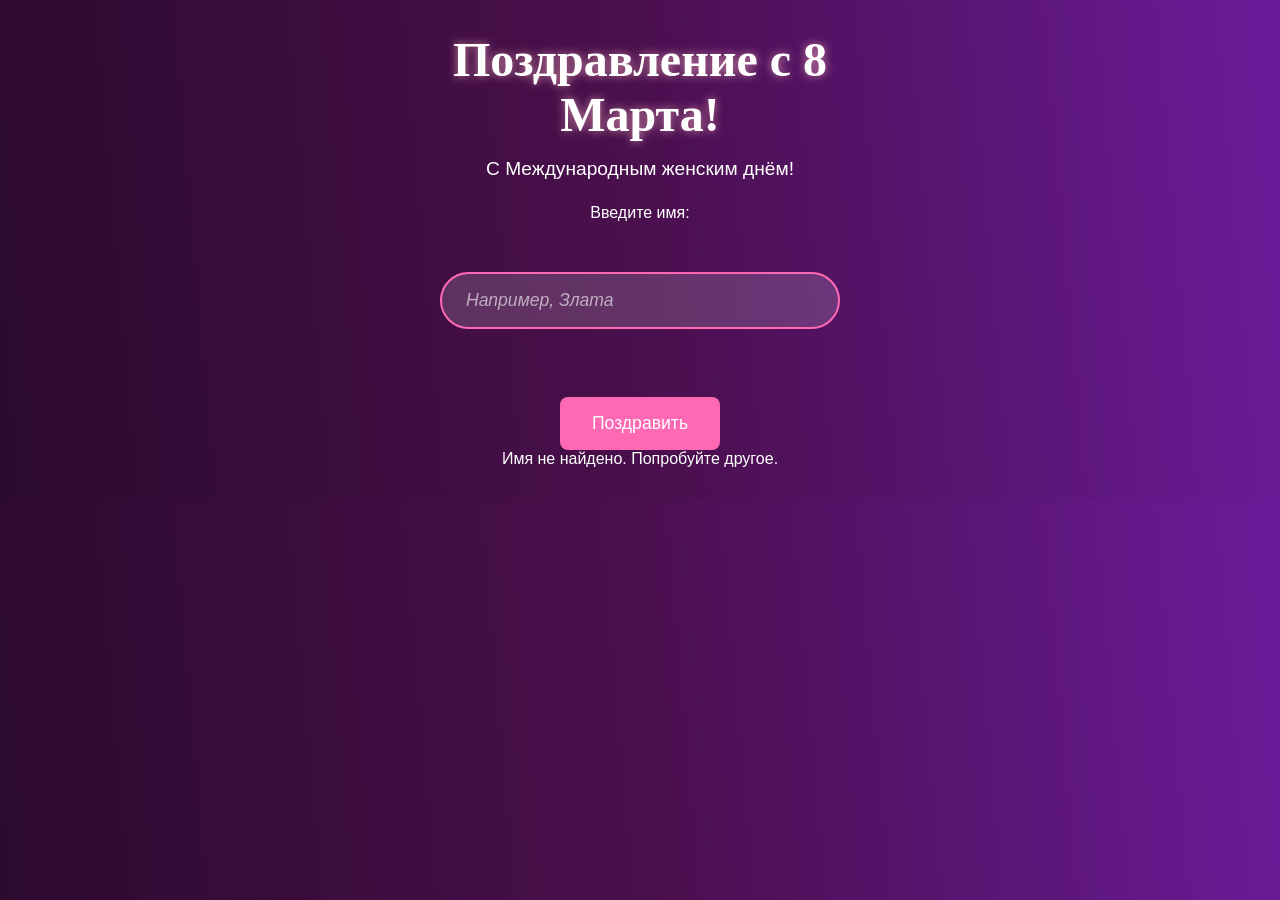
==== index.html @ 1d97efea "Add files via upload" ====
<!DOCTYPE html>
<html lang="ru">
<head>
    <meta charset="UTF-8">
    <meta name="viewport" content="width=device-width, initial-scale=1.0">
    <title>Поздравление с 8 Марта!</title>
    <!-- Подключаем CSS для index.html -->
    <link rel="stylesheet" href="static/css/style.css">
</head>
<body class="gradient-bg"> <!-- Добавлен класс для градиента, если он определен в style.css -->

    <div class="container">
        <h1>Поздравление с 8 Марта!</h1>
        <p>С Международным женским днём!</p>

        <form id="greetingForm">
            <label for="nameInput">Введите имя:</label><br>
            <input type="text" id="nameInput" name="name" placeholder="Например, Злата"><br><br>
            <button type="submit">Поздравить</button>
        </form>
        <div id="errorMessage" class="error-message">Имя не найдено. Попробуйте другое.</div>
    </div>

    <!-- Подключаем JS скрипт для эффекта сердец (если он нужен на index.html) -->
    <script src="static/js/script.js"></script>
    <!-- Подключаем JS скрипт для обработки формы -->
    <script src="static/js/script_index.js"></script>

</body>
</html>
---- static/css/style.css ----
* {
    margin: 0;
    padding: 0;
    box-sizing: border-box;
}

body {
    font-family: 'Arial', sans-serif;
    color: white;
    min-height: 50vh;
    display: flex;
    flex-direction: column;
    justify-content: center;
    align-items: center;
    position: relative;
    overflow: hidden;
    z-index: 1;
}

.gradient-bg {
    background: linear-gradient(85deg, #2c0a2e, #4a0f4d, #6a1b9a);
}

.container {
    text-align: center;
    padding: 2rem;
    max-width: 600px;
    width: 90%;
    z-index: 2;
    position: relative;
}

h1 {
    font-family: 'Dancing Script', cursive;
    font-size: 3rem;
    margin-bottom: 1rem;
    text-shadow: 0 0 10px rgba(255, 182, 193, 0.7);
}

p {
    font-size: 1.2rem;
    margin-bottom: 1.5rem;
}

form {
    display: flex;
    flex-direction: column;
    align-items: center;
    gap: 1rem;
}

input[type="text"] {
    width: 100%;
    max-width: 400px;
    padding: 1rem 1.5rem;
    font-size: 1.1rem;
    border: 2px solid #ff69b4;
    border-radius: 50px;
    background-color: rgba(255, 255, 255, 0.15);
    color: white;
    outline: none;
}

input[type="text"]:focus {
    border-color: #ff1493;
    box-shadow: 0 0 8px rgba(255, 20, 147, 0.6);
}

input[type="text"]::placeholder {
    color: rgba(255, 255, 255, 0.6);
    font-style: italic;
}

button, a {
    background-color: #ff69b4;
    color: white;
    border: none;
    padding: 1rem 2rem;
    font-size: 1.1rem;
    border-radius: 8px;
    cursor: pointer;
    text-decoration: none;
    display: inline-block;
    transition: background-color 0.3s;
    font-family: 'Arial', sans-serif;
}

button:hover, a:hover {
    background-color: #ff1493;
}

.special-message {
    font-family: 'Dancing Script', cursive;
    font-size: 1.8rem;
    color: #ffb6c1;
    font-weight: bold;
    margin: 1.5rem 0;
    animation: glow 2s infinite alternate;
}

@keyframes glow {
    from {
        text-shadow: 0 0 5px #fff, 0 0 10px #ffb6c1;
    }
    to {
        text-shadow: 0 0 10px #fff, 0 0 20px #ffb6c1, 0 0 30px #ff69b4;
    }
}

@media (max-width: 768px) {
    h1 { font-size: 2.5rem; }
    .special-message { font-size: 1.5rem; }
    input[type="text"] { padding: 0.8rem 1.2rem; font-size: 1rem; }
    button, a { padding: 0.8rem 1.5rem; font-size: 1rem; }
}
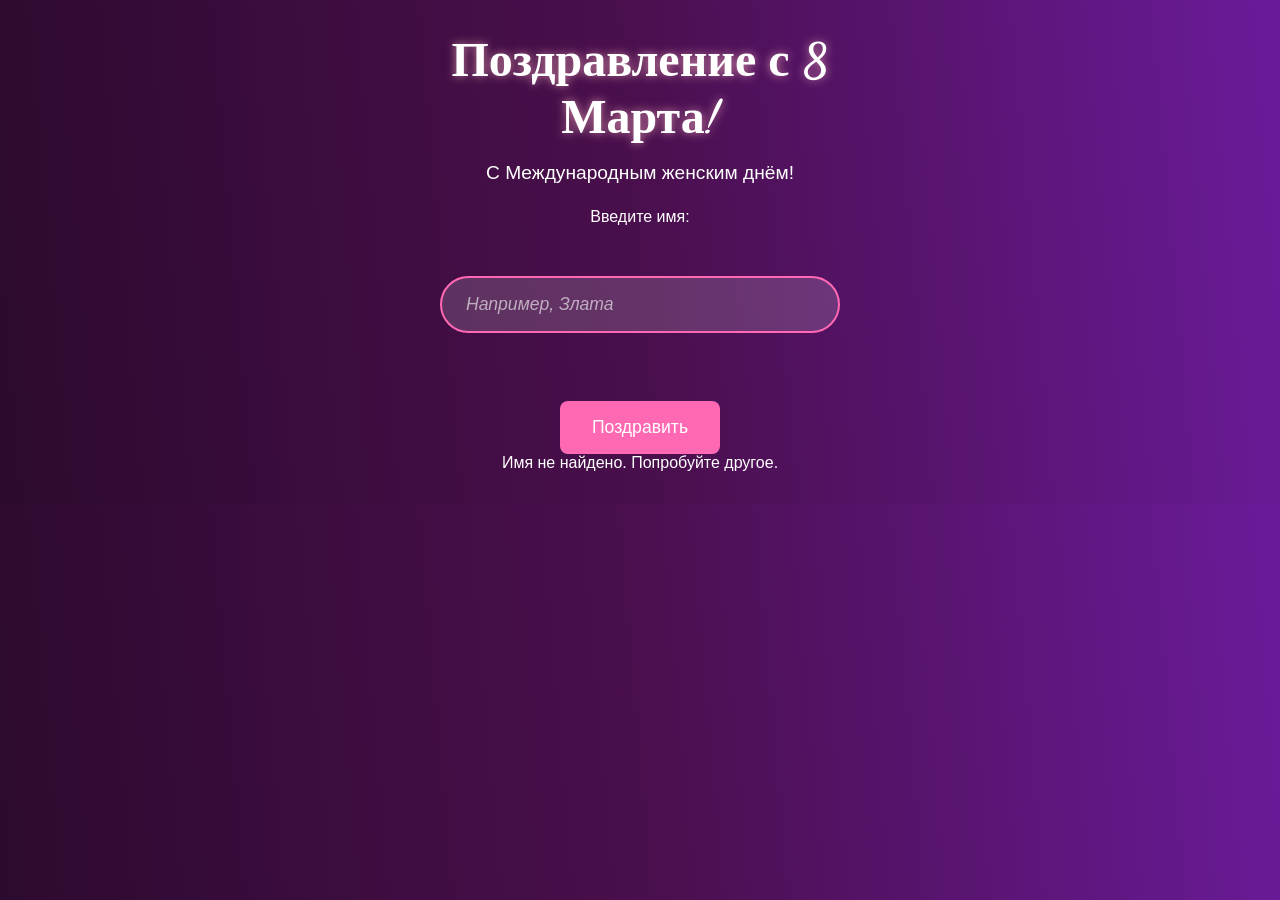
==== commit 650ec2ef: "Update index.html" ====
--- a/index.html
+++ b/index.html
@@ -6,6 +6,7 @@
     <title>Поздравление с 8 Марта!</title>
     <!-- Подключаем CSS для index.html -->
     <link rel="stylesheet" href="static/css/style.css">
+     <link href="https://fonts.googleapis.com/css2?family=Dancing+Script:wght@700&display=swap" rel="stylesheet">
 </head>
 <body class="gradient-bg"> <!-- Добавлен класс для градиента, если он определен в style.css -->
 
@@ -27,4 +28,5 @@
     <script src="static/js/script_index.js"></script>
 
 </body>
-</html>+
+</html>
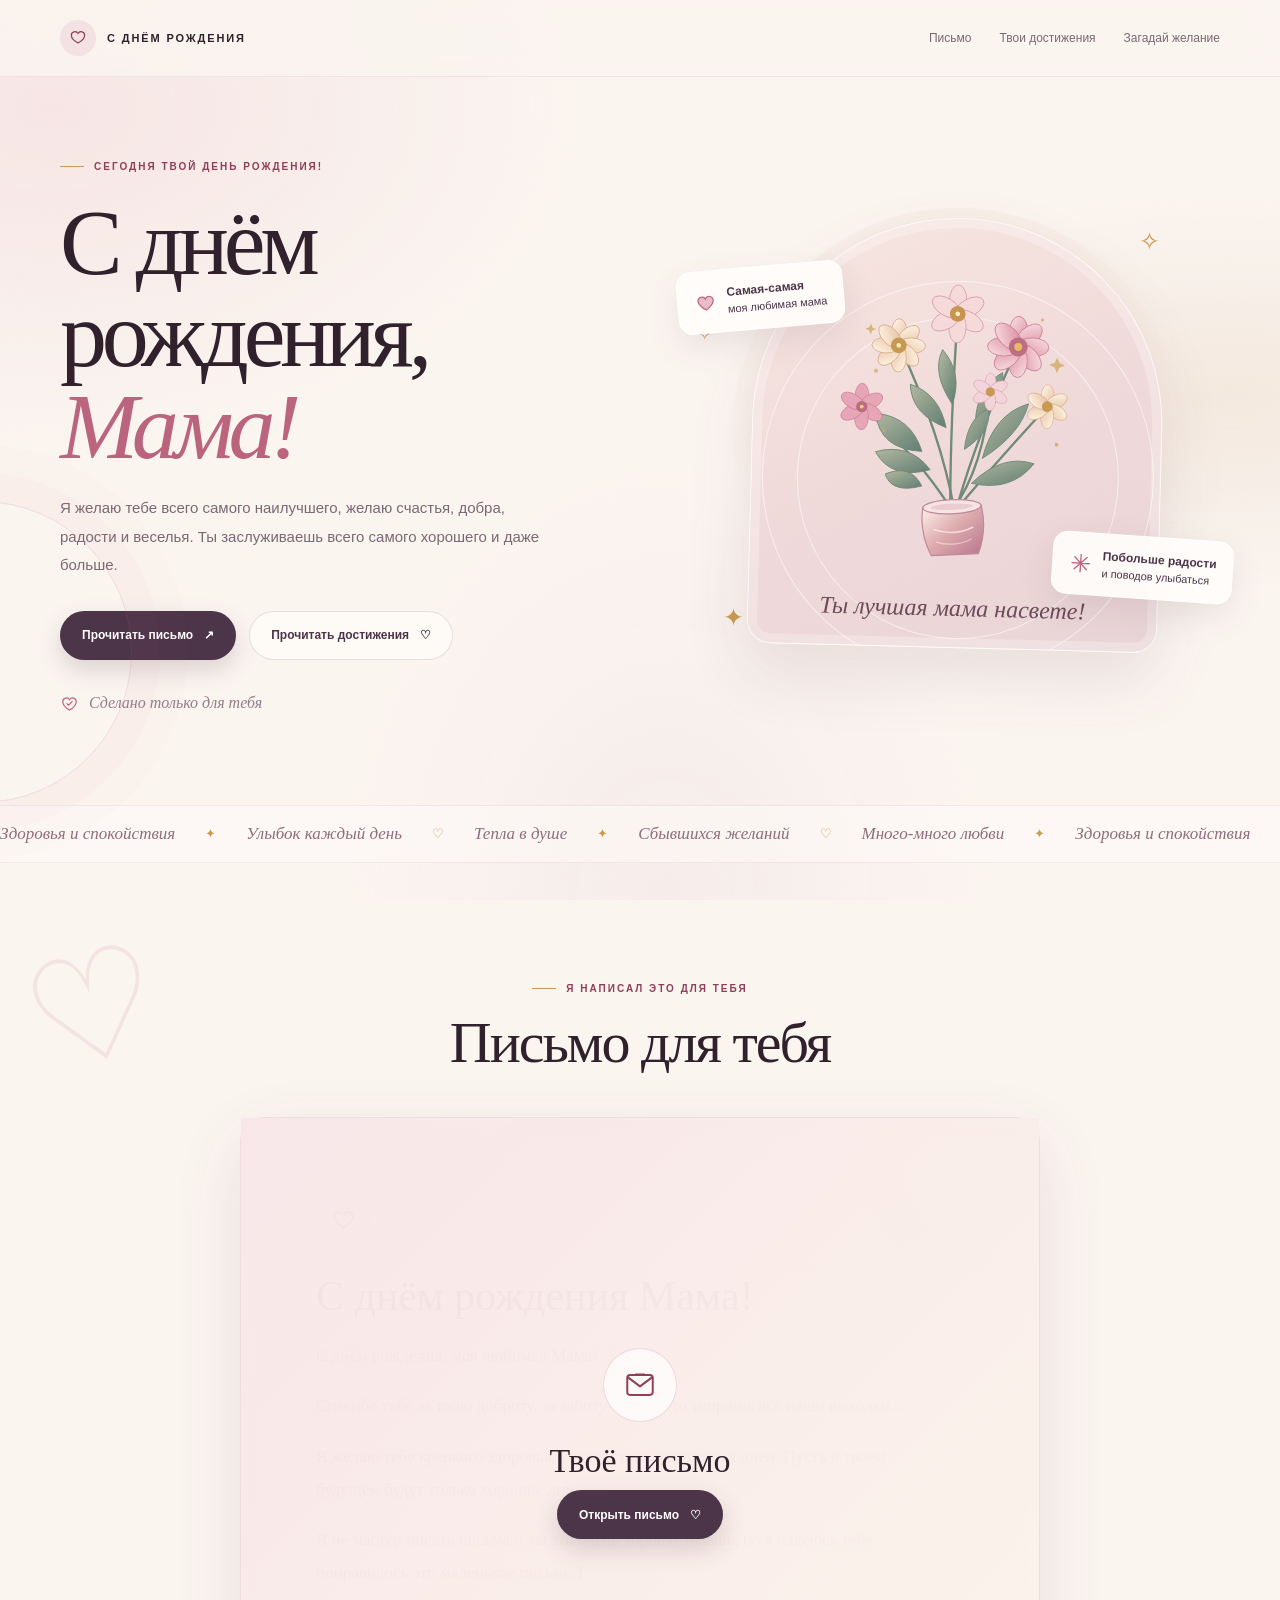
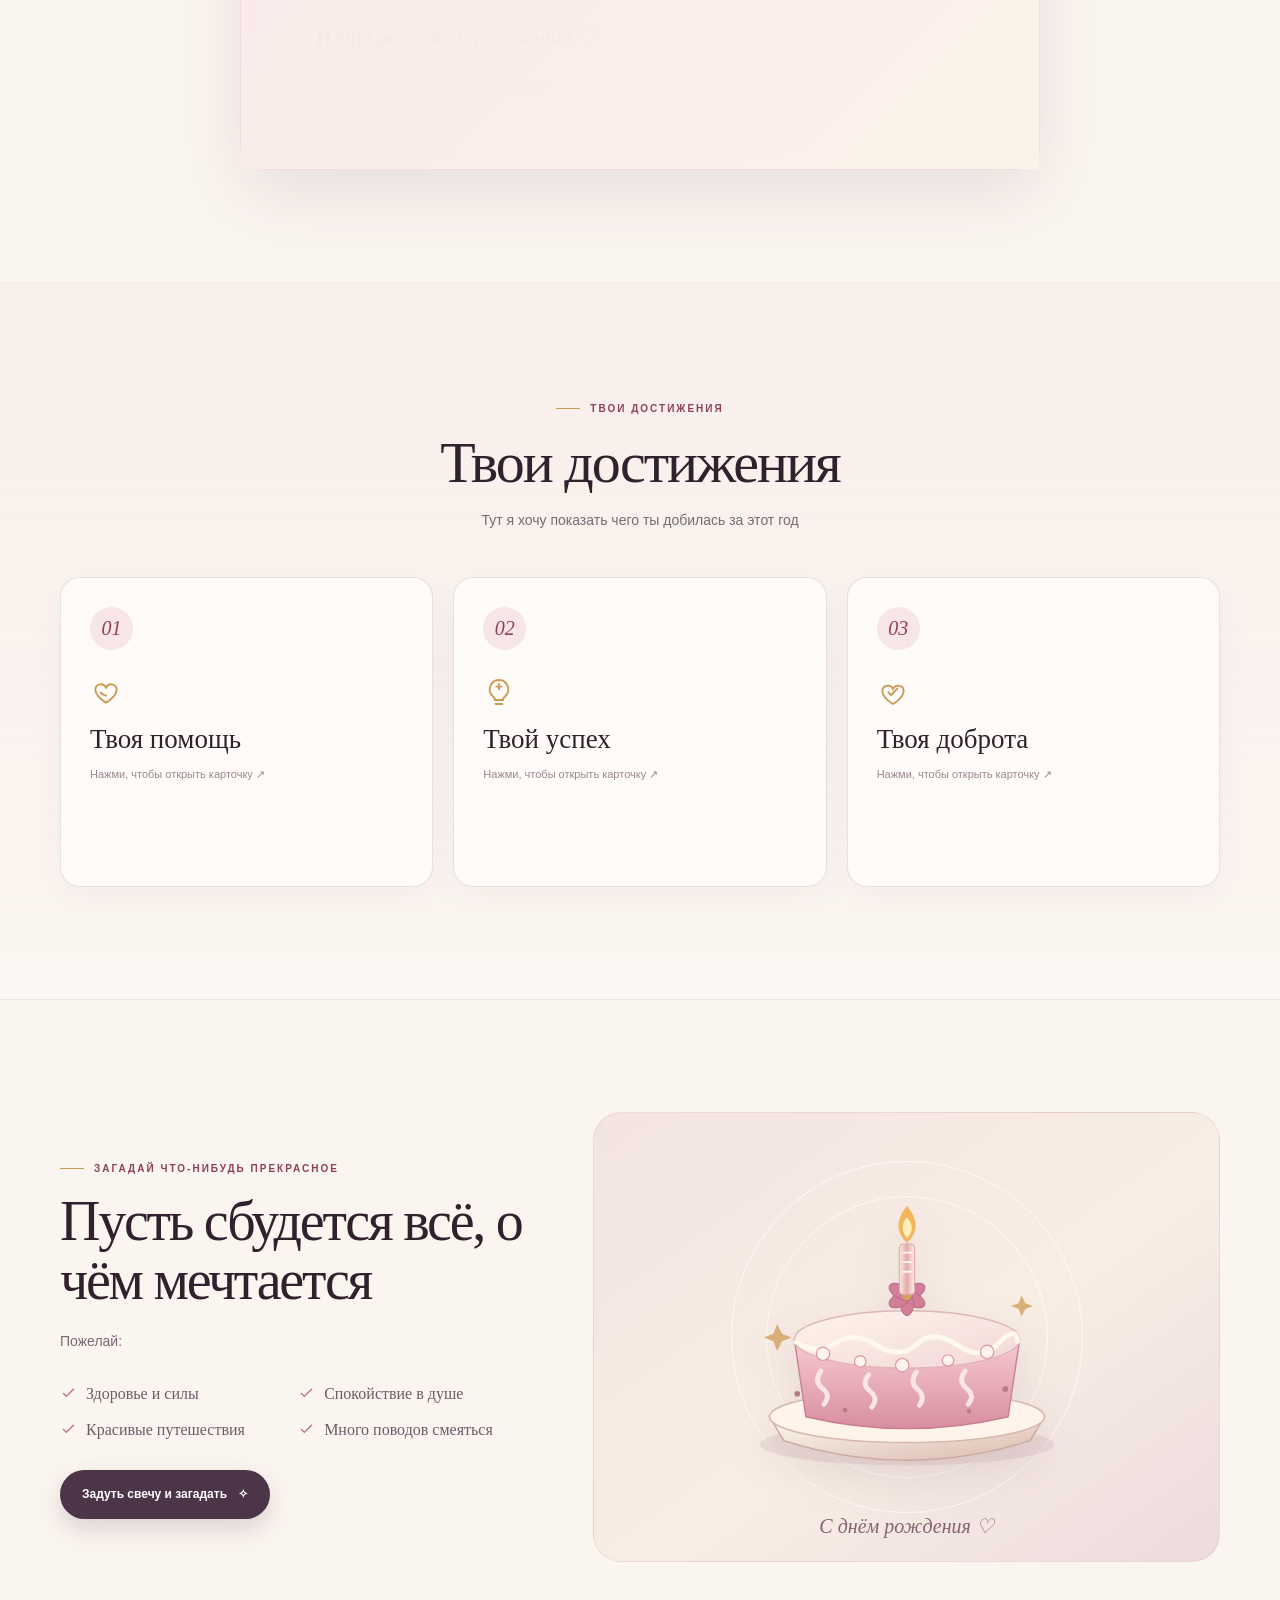
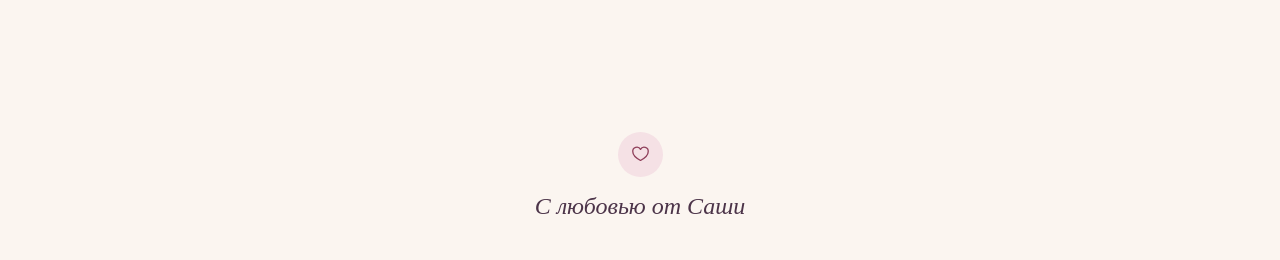
==== commit 5a3ac99a: "Update index.html" ====
--- a/index.html
+++ b/index.html
@@ -1,32 +1,624 @@
-<!DOCTYPE html>
+<!doctype html>
 <html lang="ru">
 <head>
-    <meta charset="UTF-8">
-    <meta name="viewport" content="width=device-width, initial-scale=1.0">
-    <title>Поздравление с 8 Марта!</title>
-    <!-- Подключаем CSS для index.html -->
-    <link rel="stylesheet" href="static/css/style.css">
-     <link href="https://fonts.googleapis.com/css2?family=Dancing+Script:wght@700&display=swap" rel="stylesheet">
+  <meta charset="utf-8">
+  <meta name="viewport" content="width=device-width, initial-scale=1">
+  <meta name="theme-color" content="#fbf5f0">
+  <meta name="description" content="Нежное интерактивное поздравление с днём рождения для самой любимой Мамы.">
+  <title>С днём рождения, Мама! ♡</title>
+  <style>
+    :root {
+      --paper: #fbf5f0;
+      --paper-deep: #f3e5dd;
+      --ink: #30212c;
+      --muted: #7b6874;
+      --rose: #bb647d;
+      --rose-dark: #8f3f5a;
+      --rose-light: #f4dce1;
+      --plum: #4c3449;
+      --gold: #c99b55;
+      --line: rgba(92, 58, 74, .14);
+      --white: #fffdfb;
+      --serif: "Iowan Old Style", "Baskerville", "Palatino Linotype", Georgia, serif;
+      --sans: "Avenir Next", Avenir, "Segoe UI", sans-serif;
+      --shadow: 0 24px 70px rgba(74, 43, 60, .11);
+    }
+    * { box-sizing: border-box; }
+    html { scroll-behavior: smooth; scroll-padding-top: 90px; }
+    body {
+      margin: 0;
+      color: var(--ink);
+      background: var(--paper);
+      font-family: var(--sans);
+      -webkit-font-smoothing: antialiased;
+      overflow-x: hidden;
+    }
+    body::before {
+      content: ""; position: fixed; inset: 0; z-index: -2; pointer-events: none;
+      background:
+        radial-gradient(ellipse at 4% 12%, rgba(238, 202, 207, .36), transparent 30%),
+        radial-gradient(ellipse at 96% 44%, rgba(228, 207, 187, .32), transparent 28%),
+        radial-gradient(ellipse at 52% 100%, rgba(233, 211, 220, .25), transparent 34%);
+    }
+    button, a { -webkit-tap-highlight-color: transparent; }
+    button { font: inherit; }
+    a { color: inherit; }
+    button:focus-visible, a:focus-visible, [tabindex]:focus-visible { outline: 3px solid #d89caf; outline-offset: 4px; }
+    ::selection { background: #efd0d8; color: var(--ink); }
+    .progress { position: fixed; z-index: 50; top: 0; left: 0; width: 0; height: 3px; background: linear-gradient(90deg, #c77f91, #d4ae70); }
+    .wrap { width: min(1160px, calc(100% - 48px)); margin-inline: auto; }
+    .site-header { position: sticky; z-index: 20; top: 0; border-bottom: 1px solid rgba(92,58,74,.08); background: rgba(251,245,240,.83); backdrop-filter: blur(16px); }
+    .nav { min-height: 76px; display: flex; align-items: center; justify-content: space-between; gap: 24px; }
+    .brand { display: inline-flex; align-items: center; gap: 11px; text-decoration: none; font-size: 11px; font-weight: 800; letter-spacing: .17em; text-transform: uppercase; }
+    .brand-mark { display: grid; place-items: center; width: 36px; height: 36px; border-radius: 50%; color: var(--rose-dark); background: #f4e1e3; }
+    .nav-links { display: flex; align-items: center; gap: 28px; }
+    .nav-links a { color: var(--muted); text-decoration: none; font-size: 12px; transition: color .2s ease; }
+    .nav-links a:hover { color: var(--rose-dark); }
+    .sound-toggle { display: inline-flex; align-items: center; gap: 8px; padding: 10px 13px; border: 1px solid var(--line); border-radius: 999px; color: var(--plum); background: rgba(255,253,251,.7); font-size: 11px; cursor: pointer; transition: background .2s, transform .2s; }
+    .sound-toggle:hover { background: white; transform: translateY(-1px); }
+    .sound-dot { width: 7px; height: 7px; border-radius: 50%; background: #b6a4ae; }
+    .sound-toggle[aria-pressed="true"] .sound-dot { background: #6c9f7c; box-shadow: 0 0 0 4px rgba(108,159,124,.13); }
+
+    .hero { position: relative; min-height: 680px; display: grid; grid-template-columns: 1.03fr .97fr; align-items: center; gap: clamp(32px, 6vw, 80px); padding-block: 76px 92px; }
+    .hero::after { content: ""; position: absolute; width: 300px; height: 300px; left: -230px; bottom: 2px; border: 1px solid rgba(187,100,125,.18); border-radius: 50%; box-shadow: 0 0 0 28px rgba(187,100,125,.025), 0 0 0 56px rgba(187,100,125,.02); pointer-events: none; }
+    .eyebrow { display: inline-flex; align-items: center; gap: 10px; color: var(--rose-dark); font-size: 10px; font-weight: 800; letter-spacing: .2em; line-height: 1.7; text-transform: uppercase; }
+    .eyebrow::before { content: ""; width: 24px; height: 1px; background: var(--gold); }
+    h1, h2, h3, p { margin-top: 0; }
+    h1 { max-width: 650px; margin: 21px 0 22px; font: 400 clamp(58px, 7.4vw, 94px)/.98 var(--serif); letter-spacing: -.055em; }
+    h1 em { color: var(--rose); font-weight: 400; }
+    .hero-copy { max-width: 485px; color: var(--muted); font-size: 15px; line-height: 1.9; }
+    .hero-actions { display: flex; flex-wrap: wrap; align-items: center; gap: 13px; margin-top: 31px; }
+    .btn { display: inline-flex; justify-content: center; align-items: center; gap: 11px; min-height: 49px; padding: 0 21px; border: 1px solid transparent; border-radius: 999px; text-decoration: none; cursor: pointer; font-size: 12px; font-weight: 700; transition: transform .22s ease, box-shadow .22s ease, background .22s ease; }
+    .btn:hover { transform: translateY(-3px); }
+    .btn-primary { color: white; background: var(--plum); box-shadow: 0 10px 24px rgba(76,52,73,.18); }
+    .btn-primary:hover { background: #63435d; box-shadow: 0 15px 30px rgba(76,52,73,.22); }
+    .btn-soft { border-color: var(--line); color: var(--plum); background: rgba(255,253,251,.65); }
+    .btn-soft:hover { background: white; }
+    .hero-note { display: flex; align-items: center; gap: 10px; margin-top: 34px; color: #937d89; font: italic 16px var(--serif); }
+    .hero-note svg { color: var(--rose); flex: 0 0 auto; }
+
+    .art-stage { position: relative; min-height: 485px; display: grid; place-items: center; }
+    .art-halo { position: absolute; width: min(100%, 450px); aspect-ratio: 1; border-radius: 50%; background: radial-gradient(circle at 50% 45%, #f3dfe0 0, #f6e8df 49%, rgba(246,232,223,0) 70%); }
+    .art-frame { position: relative; width: min(100%, 410px); min-height: 430px; overflow: hidden; border: 1px solid rgba(255,255,255,.8); border-radius: 210px 210px 24px 24px; background: linear-gradient(155deg, #f7e7e1, #f0d9d9 54%, #e8d4d7); box-shadow: 0 28px 65px rgba(106,66,82,.12), inset 0 0 0 9px rgba(255,255,255,.25); transform: rotate(1.5deg); }
+    .art-frame::before, .art-frame::after { content: ""; position: absolute; border: 1px solid rgba(255,255,255,.55); border-radius: 50%; width: 390px; height: 390px; left: 10px; top: 62px; }
+    .art-frame::after { width: 320px; height: 320px; left: 45px; top: 98px; }
+    .bouquet { position: absolute; inset: 36px 12px 54px; z-index: 1; width: calc(100% - 24px); height: calc(100% - 90px); }
+    .art-caption { position: absolute; z-index: 2; left: 0; right: 0; bottom: 25px; text-align: center; color: #6d4b5a; font: italic 24px var(--serif); }
+    .floating-note { position: absolute; z-index: 3; display: flex; align-items: center; gap: 10px; padding: 13px 16px; border: 1px solid rgba(255,255,255,.8); border-radius: 15px; background: rgba(255,253,251,.91); box-shadow: 0 13px 34px rgba(76,52,73,.1); color: var(--plum); font-size: 11px; line-height: 1.5; }
+    .floating-note strong { display: block; font-size: 12px; }
+    .floating-note svg { color: var(--rose); flex-shrink: 0; }
+    .note-one { left: -18px; top: 76px; transform: rotate(-5deg); }
+    .note-two { right: -13px; bottom: 77px; transform: rotate(4deg); }
+    .sparkle { position: absolute; color: var(--gold); font-size: 25px; animation: twinkle 3s ease-in-out infinite; }
+    .sparkle.s1 { top: 37px; right: 60px; }
+    .sparkle.s2 { bottom: 43px; left: 28px; animation-delay: 1s; }
+    .sparkle.s3 { top: 135px; left: 3px; font-size: 16px; animation-delay: 1.7s; }
+    @keyframes twinkle { 0%,100% { opacity: .5; transform: scale(.85) rotate(0); } 50% { opacity: 1; transform: scale(1.18) rotate(20deg); } }
+
+    .ticker { overflow: hidden; border-block: 1px solid rgba(92,58,74,.08); background: rgba(255,253,251,.45); }
+    .ticker-track { display: flex; width: max-content; gap: 30px; padding: 18px 0; animation: ticker 38s linear infinite; color: #8f6d7c; font: italic 17px var(--serif); }
+    .ticker-track span { display: inline-flex; align-items: center; gap: 30px; white-space: nowrap; }
+    .ticker-track b { color: var(--gold); font: normal 13px var(--sans); }
+    @keyframes ticker { to { transform: translateX(-50%); } }
+
+    .section { padding-block: 112px; }
+    .section-head { max-width: 650px; margin: 0 auto 44px; text-align: center; }
+    .section-head .eyebrow { justify-content: center; }
+    .section-head h2 { margin: 15px 0 14px; font: 400 clamp(37px, 5vw, 58px)/1.06 var(--serif); letter-spacing: -.035em; }
+    .section-head p { margin-bottom: 0; color: var(--muted); font-size: 14px; line-height: 1.8; }
+    .letter-section { position: relative; }
+    .letter-section::before { content: "♡"; position: absolute; top: 58px; left: 2%; color: rgba(187,100,125,.12); font: 150px var(--serif); transform: rotate(-15deg); pointer-events: none; }
+    .letter-shell { position: relative; max-width: 800px; margin-inline: auto; padding: 12px; border: 1px solid rgba(187,100,125,.19); border-radius: 24px; background: rgba(255,253,251,.53); box-shadow: var(--shadow); }
+    .letter-paper { position: relative; overflow: hidden; padding: clamp(26px, 6vw, 62px); border: 1px solid rgba(201,155,85,.28); border-radius: 16px; background: var(--white); }
+    .letter-paper::before { content: ""; position: absolute; width: 250px; height: 250px; right: -116px; top: -120px; border: 1px solid rgba(201,155,85,.2); border-radius: 50%; box-shadow: 0 0 0 18px rgba(201,155,85,.035), 0 0 0 36px rgba(201,155,85,.025); }
+    .letter-stamp { display: grid; place-items: center; width: 54px; height: 54px; margin-bottom: 25px; border: 1px solid #e8c9d1; border-radius: 50%; color: var(--rose-dark); background: #faeef0; }
+    .letter-topline { color: var(--rose-dark); font-size: 10px; font-weight: 800; letter-spacing: .2em; text-transform: uppercase; }
+    .letter-paper h3 { margin: 15px 0 19px; font: 400 clamp(30px, 4vw, 42px) var(--serif); }
+    .letter-content { max-width: 610px; color: #6d5c67; font: 17px/1.95 var(--serif); }
+    .letter-content p { margin-bottom: 17px; }
+    .letter-content .signature { margin-top: 28px; color: var(--rose-dark); font-style: italic; font-size: 21px; }
+    .letter-hidden { position: absolute; z-index: 4; inset: 0; display: grid; place-items: center; padding: 25px; text-align: center; background: linear-gradient(135deg, rgba(248,230,232,.97), rgba(251,243,234,.98)); transition: opacity .65s ease, transform .65s ease, visibility .65s; }
+    .letter-hidden .envelope-icon { display: grid; place-items: center; width: 74px; height: 74px; margin: 0 auto 20px; border: 1px solid rgba(187,100,125,.22); border-radius: 50%; color: var(--rose-dark); background: rgba(255,255,255,.7); }
+    .letter-hidden h3 { margin: 0 0 10px; font: 400 34px var(--serif); }
+    .letter-hidden p { max-width: 300px; margin: 0 auto 23px; color: var(--muted); font-size: 13px; line-height: 1.7; }
+    .letter-shell.is-open .letter-hidden { opacity: 0; visibility: hidden; transform: translateY(-12px) scale(.98); pointer-events: none; }
+    .letter-foot { display: flex; flex-wrap: wrap; align-items: center; justify-content: space-between; gap: 15px; margin-top: 23px; color: #a18e99; font-size: 11px; }
+    .letter-foot span { display: inline-flex; align-items: center; gap: 7px; }
+
+    .reasons-section { background: linear-gradient(180deg, rgba(244,227,225,.35), rgba(255,253,251,.2)); border-block: 1px solid rgba(92,58,74,.06); }
+    .reasons-grid { display: grid; grid-template-columns: repeat(3, 1fr); gap: 20px; }
+    .reason-card { min-height: 310px; perspective: 1000px; cursor: pointer; border-radius: 20px; }
+    .reason-inner { position: relative; height: 100%; min-height: 310px; transform-style: preserve-3d; transition: transform .75s cubic-bezier(.2,.75,.25,1); }
+    .reason-card.is-flipped .reason-inner { transform: rotateY(180deg); }
+    .reason-face { position: absolute; inset: 0; display: flex; flex-direction: column; align-items: flex-start; padding: 29px; border: 1px solid var(--line); border-radius: 20px; backface-visibility: hidden; -webkit-backface-visibility: hidden; }
+    .reason-front { background: rgba(255,253,251,.8); box-shadow: 0 13px 36px rgba(74,43,60,.045); }
+    .reason-back { justify-content: center; transform: rotateY(180deg); background: var(--plum); color: #fff7f0; }
+    .reason-number { display: grid; place-items: center; width: 43px; height: 43px; border-radius: 50%; color: var(--rose-dark); background: #f7e5e8; font: italic 20px var(--serif); }
+    .reason-icon { margin: 26px 0 12px; color: var(--gold); }
+    .reason-front h3 { max-width: 230px; margin: 0 0 10px; font: 400 27px/1.14 var(--serif); }
+    .reason-front p { margin: 0; color: #9a8792; font-size: 11px; line-height: 1.7; }
+    .reason-back .mini-label { margin-bottom: 16px; color: #e7b7c4; font-size: 9px; font-weight: 800; letter-spacing: .2em; text-transform: uppercase; }
+    .reason-back p { margin: 0; font: 20px/1.6 var(--serif); }
+    .reason-back .back-heart { margin-top: 22px; color: #e9b9c5; }
+    .flip-hint { margin-top: 26px; text-align: center; color: #9b8791; font-size: 11px; }
+
+    .wish-layout { display: grid; grid-template-columns: .85fr 1.15fr; align-items: center; gap: 70px; }
+    .wish-copy .eyebrow { margin-bottom: 15px; }
+    .wish-copy h2 { margin: 0 0 18px; font: 400 clamp(38px, 5vw, 56px)/1.05 var(--serif); letter-spacing: -.04em; }
+    .wish-copy > p { max-width: 420px; color: var(--muted); font-size: 14px; line-height: 1.9; }
+    .wish-list { display: grid; grid-template-columns: 1fr 1fr; gap: 13px; margin: 28px 0; padding: 0; list-style: none; }
+    .wish-list li { display: flex; align-items: flex-start; gap: 9px; color: #6e5a67; font: 16px/1.45 var(--serif); }
+    .wish-list svg { flex: 0 0 auto; margin-top: 3px; color: var(--rose); }
+    .cake-card { position: relative; min-height: 450px; display: grid; place-items: center; overflow: hidden; border: 1px solid rgba(187,100,125,.14); border-radius: 28px; background: linear-gradient(145deg, #f3e4e1, #f8eee4 56%, #eddbdf); }
+    .cake-card::before, .cake-card::after { content: ""; position: absolute; width: 350px; height: 350px; border: 1px solid rgba(255,255,255,.7); border-radius: 50%; }
+    .cake-card::after { width: 280px; height: 280px; }
+    .cake-svg { position: relative; z-index: 2; width: min(90%, 420px); overflow: visible; filter: drop-shadow(0 18px 20px rgba(106,66,82,.12)); }
+    .cake-caption { position: absolute; z-index: 3; bottom: 23px; left: 0; right: 0; text-align: center; color: #866272; font: italic 20px var(--serif); }
+    .candle-flame { transform-origin: 230px 113px; animation: flame 1.15s ease-in-out infinite alternate; transition: opacity .25s ease; }
+    .cake-card.blown .candle-flame { opacity: 0; animation: none; }
+    @keyframes flame { from { transform: scale(.88) rotate(-3deg); } to { transform: scale(1.09) rotate(3deg); } }
+    .wish-button { position: absolute; z-index: 4; top: 20px; right: 20px; display: inline-flex; align-items: center; gap: 7px; border: 1px solid rgba(255,255,255,.85); border-radius: 999px; padding: 10px 14px; color: var(--plum); background: rgba(255,253,251,.78); cursor: pointer; font-size: 11px; transition: transform .2s, background .2s; }
+    .wish-button:hover { transform: translateY(-2px); background: white; }
+
+    .hug-section { padding-top: 25px; }
+    .hug-panel { position: relative; overflow: hidden; padding: clamp(35px, 7vw, 76px) 25px; border-radius: 28px; text-align: center; color: #fff8f4; background: var(--plum); }
+    .hug-panel::before, .hug-panel::after { content: ""; position: absolute; width: 250px; height: 250px; border: 1px solid rgba(255,255,255,.12); border-radius: 50%; }
+    .hug-panel::before { left: -100px; top: -120px; box-shadow: 0 0 0 23px rgba(255,255,255,.025), 0 0 0 47px rgba(255,255,255,.02); }
+    .hug-panel::after { right: -90px; bottom: -160px; width: 360px; height: 360px; }
+    .hug-panel .eyebrow { color: #e4b5c2; justify-content: center; }
+    .hug-panel .eyebrow::before { background: #d5a566; }
+    .hug-panel h2 { position: relative; z-index: 1; margin: 16px 0 14px; font: 400 clamp(38px, 5vw, 58px)/1.08 var(--serif); letter-spacing: -.035em; }
+    .hug-panel > p { position: relative; z-index: 1; max-width: 510px; margin: 0 auto; color: #d9c8d3; font-size: 13px; line-height: 1.8; }
+    .hug-button { position: relative; z-index: 2; margin-top: 27px; color: var(--plum); background: #f5dce1; box-shadow: 0 8px 24px rgba(0,0,0,.12); }
+    .hug-button:hover { background: #ffe9ec; }
+    .hug-count { position: relative; z-index: 1; margin-top: 20px; color: #d9c8d3; font-size: 11px; }
+    .hug-count strong { color: #fff4f2; font-weight: 700; }
+    .floating-heart { position: fixed; z-index: 60; bottom: 18%; pointer-events: none; color: #d97f98; font-size: 24px; animation: heart-rise 1.9s cubic-bezier(.15,.65,.35,1) forwards; filter: drop-shadow(0 4px 4px rgba(0,0,0,.08)); }
+    @keyframes heart-rise { 0% { opacity: 0; transform: translateY(0) scale(.4) rotate(-12deg); } 15% { opacity: 1; } 100% { opacity: 0; transform: translateY(-280px) scale(1.35) rotate(18deg); } }
+
+    footer { padding: 58px 0 32px; text-align: center; }
+    .footer-heart { display: grid; place-items: center; width: 45px; height: 45px; margin: 0 auto 16px; border-radius: 50%; color: var(--rose-dark); background: #f5e1e5; }
+    footer p { margin-bottom: 8px; color: var(--plum); font: italic 24px var(--serif); }
+    footer small { color: #a18e99; font-size: 10px; letter-spacing: .08em; }
+    .toast { position: fixed; z-index: 80; left: 50%; bottom: 28px; max-width: calc(100% - 32px); padding: 14px 20px; border: 1px solid rgba(255,255,255,.6); border-radius: 14px; color: white; background: #493348; box-shadow: 0 16px 40px rgba(48,33,44,.2); font-size: 12px; line-height: 1.5; opacity: 0; transform: translate(-50%, 20px); pointer-events: none; transition: opacity .3s, transform .3s; text-align: center; }
+    .toast.show { opacity: 1; transform: translate(-50%, 0); }
+    #confetti { position: fixed; inset: 0; z-index: 70; width: 100%; height: 100%; pointer-events: none; }
+    [data-reveal] { opacity: 0; transform: translateY(22px); transition: opacity .75s ease, transform .75s cubic-bezier(.2,.7,.2,1); }
+    [data-reveal].visible { opacity: 1; transform: translateY(0); }
+    .no-js [data-reveal] { opacity: 1; transform: none; }
+
+    @media (max-width: 900px) {
+      .hero { min-height: auto; grid-template-columns: 1fr 1fr; gap: 28px; padding-block: 65px 72px; }
+      h1 { font-size: clamp(53px, 8vw, 76px); }
+      .art-stage { min-height: 420px; }
+      .art-frame { min-height: 380px; }
+      .floating-note { padding: 10px 12px; }
+      .note-one { left: -10px; }
+      .note-two { right: -5px; }
+      .wish-layout { gap: 35px; }
+      .cake-card { min-height: 400px; }
+    }
+    @media (max-width: 680px) {
+      .wrap { width: min(100% - 32px, 500px); }
+      .nav { min-height: 66px; gap: 10px; }
+      .brand { font-size: 9px; letter-spacing: .12em; gap: 7px; }
+      .brand-mark { width: 31px; height: 31px; }
+      .nav-links { display: none; }
+      .sound-toggle { padding: 9px 11px; font-size: 10px; }
+      .hero { display: flex; flex-direction: column; align-items: stretch; gap: 14px; padding-block: 56px 62px; }
+      .hero-copy { font-size: 14px; }
+      h1 { max-width: 480px; font-size: clamp(58px, 15vw, 78px); }
+      .hero-actions { margin-top: 24px; }
+      .hero-note { margin-top: 24px; }
+      .art-stage { min-height: 410px; margin: 13px 4px 0; }
+      .art-frame { width: min(84%, 350px); min-height: 380px; }
+      .note-one { left: -3px; top: 48px; }
+      .note-two { right: -2px; bottom: 55px; }
+      .section { padding-block: 78px; }
+      .section-head { margin-bottom: 32px; }
+      .letter-section::before { top: 30px; left: -17px; font-size: 100px; }
+      .letter-paper { padding: 30px 22px; }
+      .letter-content { font-size: 16px; }
+      .letter-foot { flex-direction: column; align-items: flex-start; }
+      .reasons-grid { grid-template-columns: 1fr; gap: 13px; }
+      .reason-card, .reason-inner { min-height: 245px; }
+      .reason-face { padding: 24px; }
+      .reason-icon { margin: 17px 0 8px; }
+      .reason-front h3 { font-size: 28px; }
+      .wish-layout { grid-template-columns: 1fr; gap: 30px; }
+      .wish-list { gap: 15px 10px; }
+      .wish-list li { font-size: 15px; }
+      .cake-card { min-height: 360px; }
+      .cake-svg { width: min(96%, 370px); }
+      .hug-section { padding-top: 0; }
+      .hug-panel { border-radius: 22px; }
+      footer { padding-top: 42px; }
+    }
+    @media (prefers-reduced-motion: reduce) {
+      *, *::before, *::after { scroll-behavior: auto !important; animation-duration: .01ms !important; animation-iteration-count: 1 !important; transition-duration: .01ms !important; }
+      [data-reveal] { opacity: 1; transform: none; }
+    }
+  </style>
 </head>
-<body class="gradient-bg"> <!-- Добавлен класс для градиента, если он определен в style.css -->
-
-    <div class="container">
-        <h1>Поздравление с 8 Марта!</h1>
-        <p>С Международным женским днём!</p>
-
-        <form id="greetingForm">
-            <label for="nameInput">Введите имя:</label><br>
-            <input type="text" id="nameInput" name="name" placeholder="Например, Злата"><br><br>
-            <button type="submit">Поздравить</button>
-        </form>
-        <div id="errorMessage" class="error-message">Имя не найдено. Попробуйте другое.</div>
+<body class="no-js">
+  <div class="progress" id="progress" aria-hidden="true"></div>
+  <canvas id="confetti" aria-hidden="true"></canvas>
+
+  <header class="site-header">
+    <div class="wrap nav">
+      <a class="brand" href="#top" aria-label="На главную">
+        <span class="brand-mark" aria-hidden="true"><svg width="18" height="18" viewBox="0 0 24 24" fill="none"><path d="M20.8 8.8c0 5.1-8.8 10-8.8 10s-8.8-4.9-8.8-10A4.7 4.7 0 0 1 12 6.1a4.7 4.7 0 0 1 8.8 2.7Z" stroke="currentColor" stroke-width="1.6" stroke-linejoin="round"/></svg></span>
+        <span>С днём рождения</span>
+      </a>
+      <nav class="nav-links" aria-label="Основная навигация">
+        <a href="#letter">Письмо</a>
+        <a href="#reasons">Твои достижения</a>
+        <a href="#wish">Загадай желание</a>
+      </nav>
     </div>
-
-    <!-- Подключаем JS скрипт для эффекта сердец (если он нужен на index.html) -->
-    <script src="static/js/script.js"></script>
-    <!-- Подключаем JS скрипт для обработки формы -->
-    <script src="static/js/script_index.js"></script>
-
+  </header>
+
+  <main id="top">
+    <section class="wrap hero" aria-labelledby="hero-title">
+      <div class="hero-text" data-reveal>
+        <div class="eyebrow">Сегодня твой день рождения!</div>
+        <h1 id="hero-title">С днём рождения, <em>Мама!</em></h1>
+        <p class="hero-copy">Я желаю тебе всего самого наилучшего, желаю счастья, добра, радости и веселья. Ты заслуживаешь всего самого хорошего и даже больше.</p>
+        <div class="hero-actions">
+          <a class="btn btn-primary" href="#letter">Прочитать письмо <span aria-hidden="true">↗</span></a>
+          <a class="btn btn-soft" href="#reasons">Прочитать достижения <span aria-hidden="true">♡</span></a>
+        </div>
+        <div class="hero-note"><svg width="19" height="19" viewBox="0 0 24 24" fill="none" aria-hidden="true"><path d="M12 20.2S3.5 15.4 3.5 9.4a4.6 4.6 0 0 1 8.5-2.2 4.6 4.6 0 0 1 8.5 2.2c0 6-8.5 10.8-8.5 10.8Z" stroke="currentColor" stroke-width="1.5"/><path d="m8.7 12.1 2.1 2.1 4.6-4.8" stroke="currentColor" stroke-width="1.5" stroke-linecap="round" stroke-linejoin="round"/></svg> Сделано только для тебя
+        </div>
+      </div>
+
+      <div class="art-stage" data-reveal aria-label="Иллюстрация нежного букета цветов">
+        <div class="art-halo"></div>
+        <span class="sparkle s1" aria-hidden="true">✧</span><span class="sparkle s2" aria-hidden="true">✦</span><span class="sparkle s3" aria-hidden="true">✧</span>
+        <div class="floating-note note-one"><svg width="23" height="23" viewBox="0 0 24 24" fill="none" aria-hidden="true"><path d="M12 20s-8-4.5-8-10a4.2 4.2 0 0 1 8-1.3A4.2 4.2 0 0 1 20 10c0 5.5-8 10-8 10Z" fill="#e8bdc8" stroke="#bb647d" stroke-width="1.2"/></svg><span><strong>Самая-самая</strong>моя любимая мама</span></div>
+        <div class="art-frame">
+          <svg class="bouquet" viewBox="0 0 390 430" role="img" aria-label="Розовые и кремовые цветы в вазе">
+            <defs>
+              <linearGradient id="vase" x1="0" y1="0" x2="1" y2="1"><stop offset="0" stop-color="#fff1e9"/><stop offset=".5" stop-color="#dca9ad"/><stop offset="1" stop-color="#b7778d"/></linearGradient>
+              <linearGradient id="petalPink" x1="0" y1="0" x2=".9" y2="1"><stop stop-color="#fbe4e5"/><stop offset="1" stop-color="#d9879f"/></linearGradient>
+              <linearGradient id="petalCream" x1="0" y1="0" x2="1" y2="1"><stop stop-color="#fff8e9"/><stop offset="1" stop-color="#e6bd9e"/></linearGradient>
+              <linearGradient id="leaf" x1="0" y1="0" x2="1" y2="1"><stop stop-color="#b2b8a0"/><stop offset="1" stop-color="#617d72"/></linearGradient>
+            </defs>
+            <g fill="none" stroke="#718b78" stroke-width="3" stroke-linecap="round">
+              <path d="M194 324 Q175 230 119 117"/><path d="M196 326 Q220 229 270 115"/><path d="M189 324 Q186 220 192 75"/><path d="M197 323 Q250 257 309 190"/><path d="M190 323 Q145 256 73 196"/><path d="M192 324 Q230 270 236 173"/>
+            </g>
+            <g fill="url(#leaf)" stroke="#718b78" stroke-width="1.2">
+              <path d="M151 251 Q97 250 91 204 Q136 207 151 251Z"/><path d="M162 274 Q113 289 92 253 Q135 240 162 274Z"/><path d="M228 258 Q276 226 285 187 Q241 201 228 258Z"/><path d="M215 290 Q266 300 294 263 Q253 251 215 290Z"/><path d="M181 220 Q136 204 134 166 Q171 177 181 220Z"/><path d="M218 211 Q257 184 251 148 Q219 167 218 211Z"/><path d="M188 190 Q160 150 174 121 Q201 151 188 190Z"/><path d="M205 247 Q240 223 234 195 Q208 207 205 247Z"/><path d="M152 295 Q114 306 105 281 Q137 267 152 295Z"/>
+            </g>
+            <g transform="translate(118 117)">
+              <g fill="url(#petalCream)" stroke="#d5a789" stroke-width="1"><ellipse cy="-16" rx="10" ry="18"/><ellipse cy="-16" rx="10" ry="18" transform="rotate(45)"/><ellipse cy="-16" rx="10" ry="18" transform="rotate(90)"/><ellipse cy="-16" rx="10" ry="18" transform="rotate(135)"/><ellipse cy="-16" rx="10" ry="18" transform="rotate(180)"/><ellipse cy="-16" rx="10" ry="18" transform="rotate(225)"/><ellipse cy="-16" rx="10" ry="18" transform="rotate(270)"/><ellipse cy="-16" rx="10" ry="18" transform="rotate(315)"/></g><circle r="10" fill="#c69a52"/><circle r="3" fill="#f8e7ae"/>
+            </g>
+            <g transform="translate(270 115)">
+              <g fill="url(#petalPink)" stroke="#c97891" stroke-width="1"><ellipse cy="-18" rx="12" ry="21"/><ellipse cy="-18" rx="12" ry="21" transform="rotate(45)"/><ellipse cy="-18" rx="12" ry="21" transform="rotate(90)"/><ellipse cy="-18" rx="12" ry="21" transform="rotate(135)"/><ellipse cy="-18" rx="12" ry="21" transform="rotate(180)"/><ellipse cy="-18" rx="12" ry="21" transform="rotate(225)"/><ellipse cy="-18" rx="12" ry="21" transform="rotate(270)"/><ellipse cy="-18" rx="12" ry="21" transform="rotate(315)"/></g><circle r="12" fill="#bc6e83"/><circle r="5" fill="#e8b967"/>
+            </g>
+            <g transform="translate(192 75)">
+              <g fill="#f6d9d9" stroke="#d99aaa" stroke-width="1"><ellipse cy="-17" rx="11" ry="20"/><ellipse cy="-17" rx="11" ry="20" transform="rotate(60)"/><ellipse cy="-17" rx="11" ry="20" transform="rotate(120)"/><ellipse cy="-17" rx="11" ry="20" transform="rotate(180)"/><ellipse cy="-17" rx="11" ry="20" transform="rotate(240)"/><ellipse cy="-17" rx="11" ry="20" transform="rotate(300)"/></g><circle r="10" fill="#c89551"/><circle r="3" fill="#fff0bd"/>
+            </g>
+            <g transform="translate(73 196) scale(.8)">
+              <g fill="#e7a6b8" stroke="#c97891" stroke-width="1"><ellipse cy="-17" rx="11" ry="20"/><ellipse cy="-17" rx="11" ry="20" transform="rotate(60)"/><ellipse cy="-17" rx="11" ry="20" transform="rotate(120)"/><ellipse cy="-17" rx="11" ry="20" transform="rotate(180)"/><ellipse cy="-17" rx="11" ry="20" transform="rotate(240)"/><ellipse cy="-17" rx="11" ry="20" transform="rotate(300)"/></g><circle r="9" fill="#b96e80"/><circle r="3" fill="#f2d17d"/>
+            </g>
+            <g transform="translate(309 190) scale(.76)">
+              <g fill="url(#petalCream)" stroke="#d5a789" stroke-width="1"><ellipse cy="-17" rx="11" ry="20"/><ellipse cy="-17" rx="11" ry="20" transform="rotate(60)"/><ellipse cy="-17" rx="11" ry="20" transform="rotate(120)"/><ellipse cy="-17" rx="11" ry="20" transform="rotate(180)"/><ellipse cy="-17" rx="11" ry="20" transform="rotate(240)"/><ellipse cy="-17" rx="11" ry="20" transform="rotate(300)"/></g><circle r="9" fill="#c69a52"/>
+            </g>
+            <g transform="translate(236 173) scale(.65)">
+              <g fill="#f3d4da" stroke="#d99aaa" stroke-width="1"><ellipse cy="-17" rx="11" ry="20"/><ellipse cy="-17" rx="11" ry="20" transform="rotate(60)"/><ellipse cy="-17" rx="11" ry="20" transform="rotate(120)"/><ellipse cy="-17" rx="11" ry="20" transform="rotate(180)"/><ellipse cy="-17" rx="11" ry="20" transform="rotate(240)"/><ellipse cy="-17" rx="11" ry="20" transform="rotate(300)"/></g><circle r="9" fill="#c69a52"/>
+            </g>
+            <g transform="translate(154 322) rotate(-4)"><path d="M0 0 Q-6 32 8 62 L68 62 Q81 31 74 0Z" fill="url(#vase)" stroke="#bd899b" stroke-width="1.5"/><ellipse cx="37" cy="1" rx="37" ry="9" fill="#f9e4e4" stroke="#bd899b" stroke-width="1.5"/><ellipse cx="37" cy="1" rx="27" ry="4" fill="#bd899b" opacity=".25"/><path d="M12 29 Q39 39 63 28" fill="none" stroke="#fff3ec" stroke-width="2" opacity=".7"/><path d="M15 45 Q38 53 60 43" fill="none" stroke="#fff3ec" stroke-width="1.5" opacity=".5"/></g>
+            <g fill="#d3aa68" opacity=".8"><circle cx="90" cy="150" r="2.5"/><circle cx="300" cy="80" r="2"/><circle cx="322" cy="238" r="2.5"/><circle cx="102" cy="226" r="2"/><path d="M320 127 l3 7 7 3-7 3-3 7-3-7-7-3 7-3Z"/><path d="M82 90 l2 5 5 2-5 2-2 5-2-5-5-2 5-2Z"/></g>
+          </svg>
+          <div class="art-caption">Ты лучшая мама насвете!</div>
+        </div>
+        <div class="floating-note note-two"><svg width="23" height="23" viewBox="0 0 24 24" fill="none" aria-hidden="true"><path d="M12 3v18M3 12h18M5.6 5.6l12.8 12.8m0-12.8L5.6 18.4" stroke="currentColor" stroke-width="1.4" stroke-linecap="round"/></svg><span><strong>Побольше радости</strong>и поводов улыбаться</span></div>
+      </div>
+    </section>
+
+    <div class="ticker" aria-label="Пожелания для мамы">
+      <div class="ticker-track" aria-hidden="true">
+        <span>Здоровья и спокойствия <b>✦</b> Улыбок каждый день <b>♡</b> Тепла в душе <b>✦</b> Сбывшихся желаний <b>♡</b> Много-много любви <b>✦</b></span>
+        <span>Здоровья и спокойствия <b>✦</b> Улыбок каждый день <b>♡</b> Тепла в душе <b>✦</b> Сбывшихся желаний <b>♡</b> Много-много любви <b>✦</b></span>
+      </div>
+    </div>
+
+    <section class="section letter-section" id="letter">
+      <div class="wrap">
+        <div class="section-head" data-reveal>
+          <div class="eyebrow">Я написал это для тебя</div>
+          <h2>Письмо для тебя</h2>
+        </div>
+        <div class="letter-shell" id="letterShell" data-reveal>
+          <div class="letter-paper">
+            <div class="letter-stamp" aria-hidden="true"><svg width="25" height="25" viewBox="0 0 24 24" fill="none"><path d="M20.8 8.8c0 5.1-8.8 10-8.8 10s-8.8-4.9-8.8-10A4.7 4.7 0 0 1 12 6.1a4.7 4.7 0 0 1 8.8 2.7Z" stroke="currentColor" stroke-width="1.5" stroke-linejoin="round"/></svg></div>
+            <h3>С днём рождения Мама!</h3>
+            <div class="letter-content">
+              <p>С днём рождения, моя любимая Мама! ♡</p>
+              <p>Спасибо тебе за твою доброту, за заботу и за то что тепришь все наши выходки...</p>
+              <p>Я желаю тебе крепкого здоровья, спокойствия, радостных дней. Пусть в твоём будущем будут только хорошие дни.</p>
+              <p>Я не мастер писать письма и ты это очень хорошо знаешь, но я надеюсь тебе понравилось это маленькое письмо:)</p>
+              <p class="signature">И ещё раз с днём рождения! ♡</p>
+            </div>
+            <div class="letter-foot"><span>♡ Написано мною с любовью (как и весь сайт)</span></div>
+          </div>
+          <div class="letter-hidden" id="letterCover">
+            <div>
+              <div class="envelope-icon" aria-hidden="true"><svg width="34" height="34" viewBox="0 0 24 24" fill="none"><rect x="3" y="5" width="18" height="14" rx="2" stroke="currentColor" stroke-width="1.4"/><path d="m4 7 8 6 8-6" stroke="currentColor" stroke-width="1.4" stroke-linecap="round" stroke-linejoin="round"/><path d="M9 4.5h6" stroke="currentColor" stroke-width="1.4" stroke-linecap="round"/></svg></div>
+              <h3>Твоё письмо</h3>
+              <button class="btn btn-primary" id="openLetter" type="button">Открыть письмо <span aria-hidden="true">♡</span></button>
+            </div>
+          </div>
+        </div>
+      </div>
+    </section>
+
+    <section class="section reasons-section" id="reasons">
+      <div class="wrap">
+        <div class="section-head" data-reveal>
+          <div class="eyebrow">Твои достижения</div>
+          <h2>Твои достижения</h2>
+          <p>Тут я хочу показать чего ты добилась за этот год</p>
+        </div>
+        <div class="reasons-grid">
+          <div class="reason-card" role="button" tabindex="0" aria-label="Открыть карточку: за твою доброту" aria-pressed="false" data-reveal>
+            <div class="reason-inner">
+              <div class="reason-face reason-front"><span class="reason-number">01</span><div class="reason-icon"><svg width="32" height="32" viewBox="0 0 24 24" fill="none"><path d="M12 20s-8-4.5-8-10a4.2 4.2 0 0 1 8-1.3A4.2 4.2 0 0 1 20 10c0 5.5-8 10-8 10Z" stroke="currentColor" stroke-width="1.4"/><path d="M8 12.5c1.1 1.4 2.3 2 4 2.3" stroke="currentColor" stroke-width="1.4" stroke-linecap="round"/></svg></div><h3>Твоя помощь</h3><p>Нажми, чтобы открыть карточку ↗</p></div>
+              <div class="reason-face reason-back"><div class="mini-label">Это бесценно</div><p>Ты помогаешь мне и Злате со школой, без тебя мы бы не справелись. Также ты готовишь очень вкусные блюда, которые в ресторане никогда не подадут.</p><span class="back-heart">♡</span></div>
+            </div>
+          </div>
+          <div class="reason-card" role="button" tabindex="0" aria-label="Открыть карточку: за твою мудрость" aria-pressed="false" data-reveal>
+            <div class="reason-inner">
+              <div class="reason-face reason-front"><span class="reason-number">02</span><div class="reason-icon"><svg width="32" height="32" viewBox="0 0 24 24" fill="none"><path d="M12 3a7 7 0 0 0-4.4 12.4c.8.7 1.4 1.5 1.4 2.6h6c0-1.1.6-1.9 1.4-2.6A7 7 0 0 0 12 3Z" stroke="currentColor" stroke-width="1.4"/><path d="M9.5 21h5M9.5 18h5M12 6v4m-2-2h4" stroke="currentColor" stroke-width="1.4" stroke-linecap="round"/></svg></div><h3>Твой успех</h3><p>Нажми, чтобы открыть карточку ↗</p></div>
+              <div class="reason-face reason-back"><div class="mini-label">Твой успех</div><p>Ты смогла разобратся с трудностьями, например, ты смогла продать квартиру, а для новой создать невероятный дизайн.</p><span class="back-heart">♡</span></div>
+            </div>
+          </div>
+          <div class="reason-card" role="button" tabindex="0" aria-label="Открыть карточку: за то, что ты — это ты" aria-pressed="false" data-reveal>
+            <div class="reason-inner">
+              <div class="reason-face reason-front"><span class="reason-number">03</span><div class="reason-icon"><svg width="32" height="32" viewBox="0 0 24 24" fill="none"><path d="M12 21s-8-4.5-8-10a4.2 4.2 0 0 1 8-1.3A4.2 4.2 0 0 1 20 11c0 5.5-8 10-8 10Z" stroke="currentColor" stroke-width="1.4"/><path d="m8.5 12.2 2.1 2.1 4.8-5" stroke="currentColor" stroke-width="1.4" stroke-linecap="round" stroke-linejoin="round"/></svg></div><h3>Твоя доброта</h3><p>Нажми, чтобы открыть карточку ↗</p></div>
+              <div class="reason-face reason-back"><div class="mini-label">Приятные разговоры</div><p>С тобой очень приятно вести беседы, можно поговорить о всевозможных темах и получить твоё мнение или ответ. Спасибо тебе за это.</p><span class="back-heart">♡</span></div>
+            </div>
+          </div>
+        </div>
+      </div>
+    </section>
+
+    <section class="section" id="wish">
+      <div class="wrap wish-layout">
+        <div class="wish-copy" data-reveal>
+          <div class="eyebrow">Загадай что-нибудь прекрасное</div>
+          <h2>Пусть сбудется всё, о чём мечтается</h2>
+          <p>Пожелай:</p>
+          <ul class="wish-list">
+            <li><svg width="17" height="17" viewBox="0 0 24 24" fill="none" aria-hidden="true"><path d="m5 12 4 4L19 6" stroke="currentColor" stroke-width="1.7" stroke-linecap="round" stroke-linejoin="round"/></svg>Здоровье и силы</li>
+            <li><svg width="17" height="17" viewBox="0 0 24 24" fill="none" aria-hidden="true"><path d="m5 12 4 4L19 6" stroke="currentColor" stroke-width="1.7" stroke-linecap="round" stroke-linejoin="round"/></svg>Спокойствие в душе</li>
+            <li><svg width="17" height="17" viewBox="0 0 24 24" fill="none" aria-hidden="true"><path d="m5 12 4 4L19 6" stroke="currentColor" stroke-width="1.7" stroke-linecap="round" stroke-linejoin="round"/></svg>Красивые путешествия</li>
+            <li><svg width="17" height="17" viewBox="0 0 24 24" fill="none" aria-hidden="true"><path d="m5 12 4 4L19 6" stroke="currentColor" stroke-width="1.7" stroke-linecap="round" stroke-linejoin="round"/></svg>Много поводов смеяться</li>
+          </ul>
+          <button class="btn btn-primary" id="wishButton" type="button">Задуть свечу и загадать <span aria-hidden="true">✧</span></button>
+        </div>
+        <div class="cake-card" id="cakeCard" data-reveal>
+          <svg class="cake-svg" viewBox="0 0 440 370" role="img" aria-label="Праздничный розовый торт со свечой">
+            <defs>
+              <linearGradient id="cakeBase" x1="0" y1="0" x2="0" y2="1"><stop stop-color="#f7cbd1"/><stop offset="1" stop-color="#d88e9f"/></linearGradient>
+              <linearGradient id="cakeTop" x1="0" y1="0" x2="1" y2="1"><stop stop-color="#fff4ec"/><stop offset="1" stop-color="#f2d7d6"/></linearGradient>
+              <linearGradient id="cakePlate" x1="0" y1="0" x2="1" y2="1"><stop stop-color="#fffaf0"/><stop offset="1" stop-color="#d9b9ad"/></linearGradient>
+              <linearGradient id="candle" x1="0" y1="0" x2="1" y2="0"><stop stop-color="#fbf0df"/><stop offset=".5" stop-color="#e5a8ad"/><stop offset="1" stop-color="#fff3e7"/></linearGradient>
+            </defs>
+            <ellipse cx="220" cy="298" rx="154" ry="22" fill="#a8768b" opacity=".15"/>
+            <path d="M76 269 Q220 316 364 269 L349 294 Q220 335 91 294Z" fill="url(#cakePlate)" stroke="#c9a99f" stroke-width="1.5"/>
+            <ellipse cx="220" cy="269" rx="144" ry="27" fill="#fff4e9" stroke="#d8b8ad" stroke-width="1.5"/>
+            <path d="M102 188 Q220 211 338 188 L326 269 Q220 294 114 269Z" fill="url(#cakeBase)" stroke="#c87e91" stroke-width="1.4"/>
+            <ellipse cx="220" cy="188" rx="118" ry="30" fill="url(#cakeTop)" stroke="#e0b7b8" stroke-width="1.5"/>
+            <path d="M104 191 Q126 205 145 192 T188 194 T230 193 T273 194 T316 192 T336 190" fill="none" stroke="#fff9ed" stroke-width="5" stroke-linecap="round"/>
+            <path d="M130 221 q-8 10 1 18 q10 7 2 17 M180 225 q-8 9 1 17 q10 8 2 17 M230 222 q-8 11 1 18 q9 8 2 17 M281 221 q-8 10 1 18 q10 8 2 17" fill="none" stroke="#f8e7e1" stroke-width="5" stroke-linecap="round"/>
+            <g fill="#fff4e9" stroke="#d994a5" stroke-width="1.2"><circle cx="132" cy="203" r="7"/><circle cx="171" cy="211" r="6"/><circle cx="215" cy="215" r="7"/><circle cx="263" cy="210" r="6"/><circle cx="304" cy="201" r="7"/></g>
+            <g transform="translate(220 142)"><g fill="#d37e98" stroke="#b96783" stroke-width="1"><ellipse cy="-8" rx="7" ry="13"/><ellipse cy="-8" rx="7" ry="13" transform="rotate(60)"/><ellipse cy="-8" rx="7" ry="13" transform="rotate(120)"/><ellipse cy="-8" rx="7" ry="13" transform="rotate(180)"/><ellipse cy="-8" rx="7" ry="13" transform="rotate(240)"/><ellipse cy="-8" rx="7" ry="13" transform="rotate(300)"/></g><circle r="5" fill="#d5a55d"/></g>
+            <rect x="212" y="88" width="16" height="53" rx="4" fill="url(#candle)" stroke="#d5a3aa" stroke-width="1"/>
+            <path d="M216 97h8M216 107h8M216 117h8" stroke="#fffaf1" stroke-width="2" stroke-linecap="round"/>
+            <path d="M220 87 Q202 70 220 48 Q238 70 220 87Z" fill="#f3b65f" class="candle-flame"/>
+            <path d="M220 82 Q211 70 220 60 Q230 72 220 82Z" fill="#fff1b8" class="candle-flame"/>
+            <path d="M84 172 l5 10 10 4-10 4-5 10-4-10-10-4 10-4Z" fill="#d0a05c" opacity=".8"/><path d="M340 142 l4 8 8 3-8 3-4 8-3-8-8-3 8-3Z" fill="#d0a05c" opacity=".8"/>
+            <g fill="#bb7b8c"><circle cx="105" cy="245" r="3"/><circle cx="323" cy="240" r="3"/><circle cx="155" cy="262" r="2.5"/><circle cx="285" cy="263" r="2.5"/></g>
+          </svg>
+          <div class="cake-caption">С днём рождения ♡</div>
+        </div>
+      </div>
+    </section>
+  <footer>
+    <div class="footer-heart" aria-hidden="true"><svg width="21" height="21" viewBox="0 0 24 24" fill="none"><path d="M20.8 8.8c0 5.1-8.8 10-8.8 10s-8.8-4.9-8.8-10A4.7 4.7 0 0 1 12 6.1a4.7 4.7 0 0 1 8.8 2.7Z" stroke="currentColor" stroke-width="1.5" stroke-linejoin="round"/></svg></div>
+    <p>С любовью от Саши</p>
+  </footer>
+  <div class="toast" id="toast" role="status" aria-live="polite"></div>
+
+  <script>
+    (() => {
+      'use strict';
+      document.body.classList.remove('no-js');
+
+      const reducedMotion = window.matchMedia('(prefers-reduced-motion: reduce)').matches;
+      const progress = document.getElementById('progress');
+      const updateProgress = () => {
+        const scrollable = document.documentElement.scrollHeight - window.innerHeight;
+        const percent = scrollable > 0 ? (window.scrollY / scrollable) * 100 : 0;
+        progress.style.width = `${Math.min(100, percent)}%`;
+      };
+      window.addEventListener('scroll', updateProgress, { passive: true });
+      updateProgress();
+
+      const revealItems = document.querySelectorAll('[data-reveal]');
+      if ('IntersectionObserver' in window && !reducedMotion) {
+        const observer = new IntersectionObserver((entries, obs) => {
+          entries.forEach(entry => {
+            if (entry.isIntersecting) {
+              entry.target.classList.add('visible');
+              obs.unobserve(entry.target);
+            }
+          });
+        }, { threshold: 0.12 });
+        revealItems.forEach((item, index) => {
+          item.style.transitionDelay = `${Math.min(index % 3, 2) * 90}ms`;
+          observer.observe(item);
+        });
+      } else {
+        revealItems.forEach(item => item.classList.add('visible'));
+      }
+
+      let toastTimer;
+      const toast = document.getElementById('toast');
+      function showToast(message) {
+        toast.textContent = message;
+        toast.classList.add('show');
+        window.clearTimeout(toastTimer);
+        toastTimer = window.setTimeout(() => toast.classList.remove('show'), 3100);
+      }
+
+      // Lightweight canvas confetti. No libraries or external assets required.
+      const canvas = document.getElementById('confetti');
+      const ctx = canvas.getContext('2d');
+      let particles = [];
+      let rafId = 0;
+      function resizeCanvas() {
+        const dpr = Math.min(window.devicePixelRatio || 1, 2);
+        canvas.width = Math.round(window.innerWidth * dpr);
+        canvas.height = Math.round(window.innerHeight * dpr);
+        canvas.style.width = `${window.innerWidth}px`;
+        canvas.style.height = `${window.innerHeight}px`;
+        ctx.setTransform(dpr, 0, 0, dpr, 0, 0);
+      }
+      window.addEventListener('resize', resizeCanvas, { passive: true });
+      resizeCanvas();
+      function drawConfetti() {
+        ctx.clearRect(0, 0, window.innerWidth, window.innerHeight);
+        particles = particles.filter(p => p.life > 0 && p.y < window.innerHeight + 30);
+        particles.forEach(p => {
+          p.x += p.vx; p.y += p.vy; p.vy += 0.055; p.vx *= 0.994; p.rotation += p.spin; p.life -= 1;
+          ctx.save(); ctx.translate(p.x, p.y); ctx.rotate(p.rotation); ctx.globalAlpha = Math.max(0, Math.min(1, p.life / 35));
+          ctx.fillStyle = p.color;
+          if (p.heart) {
+            ctx.font = `${p.size * 1.5}px Georgia`; ctx.fillText('♥', -p.size / 2, p.size / 2);
+          } else {
+            ctx.fillRect(-p.size / 2, -p.size / 3, p.size, p.size * 0.65);
+          }
+          ctx.restore();
+        });
+        if (particles.length) rafId = requestAnimationFrame(drawConfetti);
+        else { ctx.clearRect(0, 0, window.innerWidth, window.innerHeight); cancelAnimationFrame(rafId); rafId = 0; }
+      }
+      function burst(x = window.innerWidth / 2, y = window.innerHeight * .35, count = 90, hearts = false) {
+        if (reducedMotion) count = Math.min(count, 16);
+        const colors = ['#d98299', '#f0c4cd', '#d6ad6e', '#fff1df', '#9a7896', '#e9a78a'];
+        for (let i = 0; i < count; i++) {
+          const angle = Math.random() * Math.PI * 2;
+          const speed = 1.5 + Math.random() * (hearts ? 2.5 : 5.5);
+          particles.push({ x, y, vx: Math.cos(angle) * speed, vy: Math.sin(angle) * speed - (hearts ? 1.8 : 2), size: 4 + Math.random() * 6, color: colors[Math.floor(Math.random() * colors.length)], rotation: Math.random() * 6, spin: (Math.random() - .5) * .18, life: 70 + Math.random() * 35, heart: hearts && Math.random() > .35 });
+        }
+        if (!rafId) rafId = requestAnimationFrame(drawConfetti);
+      }
+
+      // Open the letter and celebrate the moment.
+      const letterShell = document.getElementById('letterShell');
+      const openLetterButton = document.getElementById('openLetter');
+      function openLetter() {
+        if (!letterShell.classList.contains('is-open')) {
+          letterShell.classList.add('is-open');
+          openLetterButton.setAttribute('aria-expanded', 'true');
+          burst(window.innerWidth / 2, window.innerHeight * .43, 85, true);
+          showToast('Это письмо было написано для тебя ♡');
+        }
+      }
+      openLetterButton.setAttribute('aria-expanded', 'false');
+      openLetterButton.addEventListener('click', openLetter);
+
+      // Flip the three love notes by click, Enter, or Space.
+      document.querySelectorAll('.reason-card').forEach(card => {
+        const toggleCard = () => {
+          const flipped = card.classList.toggle('is-flipped');
+          card.setAttribute('aria-pressed', String(flipped));
+        };
+        card.addEventListener('click', toggleCard);
+        card.addEventListener('keydown', event => {
+          if (event.key === 'Enter' || event.key === ' ') { event.preventDefault(); toggleCard(); }
+        });
+      });
+
+      // The candle is a visual ritual: first click blows it out, later clicks relight it.
+      const cakeCard = document.getElementById('cakeCard');
+      const wishMessages = [
+        'Пусть всё хорошее находит к тебе дорогу. ✨',
+        'Пусть впереди будет много тёплых, счастливых дней. ♡',
+        'Пусть мечты сбываются красиво и вовремя. ✨',
+        'Пусть здоровье будет крепким, а сердце — спокойным. ♡',
+        'Пусть рядом всегда будет любовь, уют и любимые люди. ✨'
+      ];
+      let candleBlown = false;
+      function makeWish() {
+        candleBlown = !candleBlown;
+        cakeCard.classList.toggle('blown', candleBlown);
+        if (candleBlown) {
+          burst(window.innerWidth * .72, window.innerHeight * .48, 115, false);
+          const wish = wishMessages[Math.floor(Math.random() * wishMessages.length)];
+          showToast(`Желание загадано! ${wish}`);
+        } else {
+          showToast('Свеча снова горит — можно загадать ещё одно желание. ♡');
+        }
+      }
+      document.getElementById('wishButton').addEventListener('click', makeWish);
+      document.getElementById('wishSmallButton').addEventListener('click', makeWish);
+
+      // A soft, original synthesized chime melody. It starts only after a click.
+      const soundToggle = document.getElementById('soundToggle');
+      const soundLabel = document.getElementById('soundLabel');
+      let audioContext = null;
+      let melodyTimer = null;
+      let noteIndex = 0;
+      const notes = [523.25, 659.25, 783.99, 659.25, 587.33, 698.46, 880, 698.46, 659.25, 587.33, 523.25, 392];
+      function playNote(frequency) {
+        if (!audioContext || audioContext.state !== 'running') return;
+        const oscillator = audioContext.createOscillator();
+        const gain = audioContext.createGain();
+        oscillator.type = 'sine';
+        oscillator.frequency.setValueAtTime(frequency, audioContext.currentTime);
+        gain.gain.setValueAtTime(0.0001, audioContext.currentTime);
+        gain.gain.exponentialRampToValueAtTime(0.045, audioContext.currentTime + .035);
+        gain.gain.exponentialRampToValueAtTime(0.0001, audioContext.currentTime + .58);
+        oscillator.connect(gain); gain.connect(audioContext.destination);
+        oscillator.start(); oscillator.stop(audioContext.currentTime + .62);
+      }
+      async function toggleMelody() {
+        if (melodyTimer) {
+          window.clearInterval(melodyTimer); melodyTimer = null;
+          if (audioContext) { try { await audioContext.close(); } catch (_) {} audioContext = null; }
+          soundToggle.setAttribute('aria-pressed', 'false');
+          soundToggle.setAttribute('aria-label', 'Включить мелодию');
+          soundLabel.textContent = 'Мелодия: выкл.';
+          return;
+        }
+        const AudioContextClass = window.AudioContext || window.webkitAudioContext;
+        if (!AudioContextClass) { showToast('Похоже, этот браузер не поддерживает звуковую мелодию.'); return; }
+        try {
+          audioContext = new AudioContextClass();
+          await audioContext.resume();
+          noteIndex = 0;
+          playNote(notes[noteIndex++]);
+          melodyTimer = window.setInterval(() => {
+            if (noteIndex >= notes.length) noteIndex = 0;
+            playNote(notes[noteIndex++]);
+          }, 520);
+          soundToggle.setAttribute('aria-pressed', 'true');
+          soundToggle.setAttribute('aria-label', 'Выключить мелодию');
+          soundLabel.textContent = 'Мелодия: вкл.';
+        } catch (_) {
+          showToast('Не удалось включить звук. Попробуй ещё раз.');
+        }
+      }
+      soundToggle.addEventListener('click', toggleMelody);
+      window.addEventListener('pagehide', () => {
+        if (melodyTimer) window.clearInterval(melodyTimer);
+        if (audioContext && audioContext.state !== 'closed') audioContext.close();
+      });
+    })();
+  </script>
 </body>
-
 </html>
